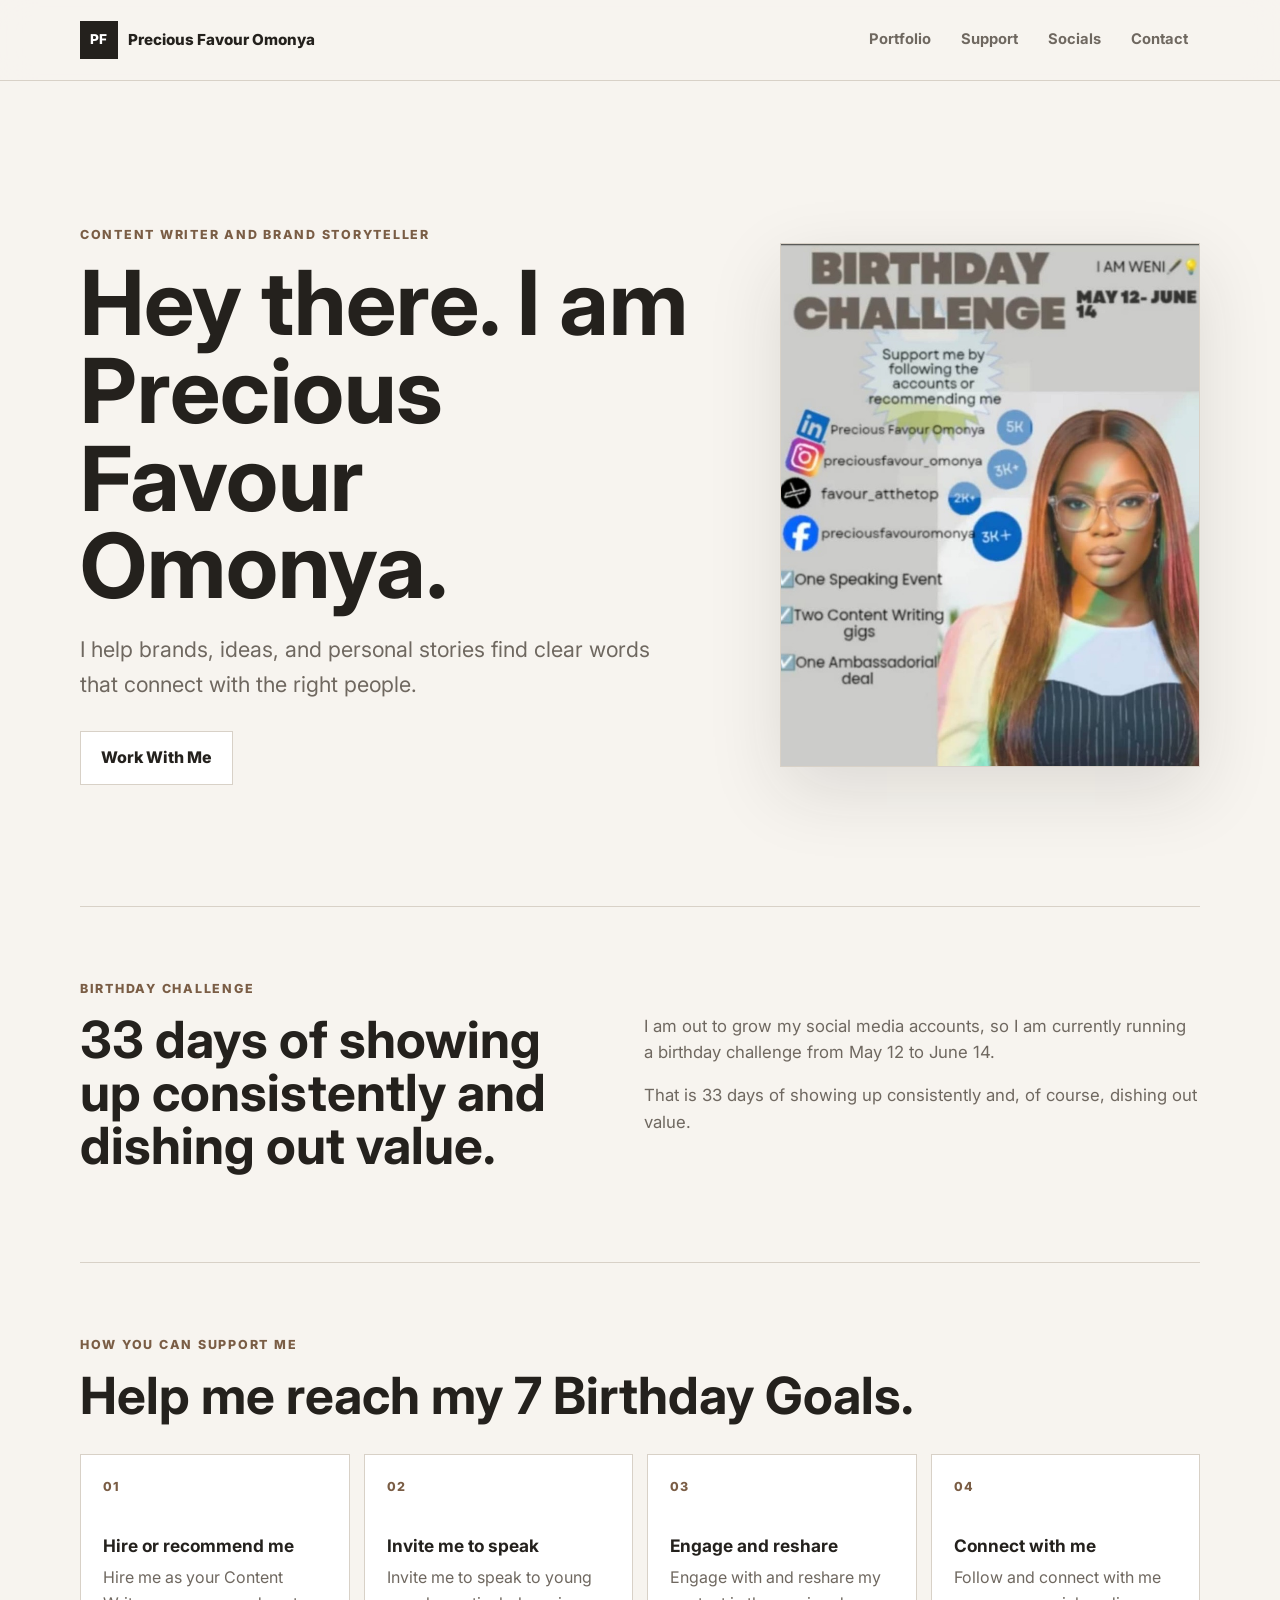
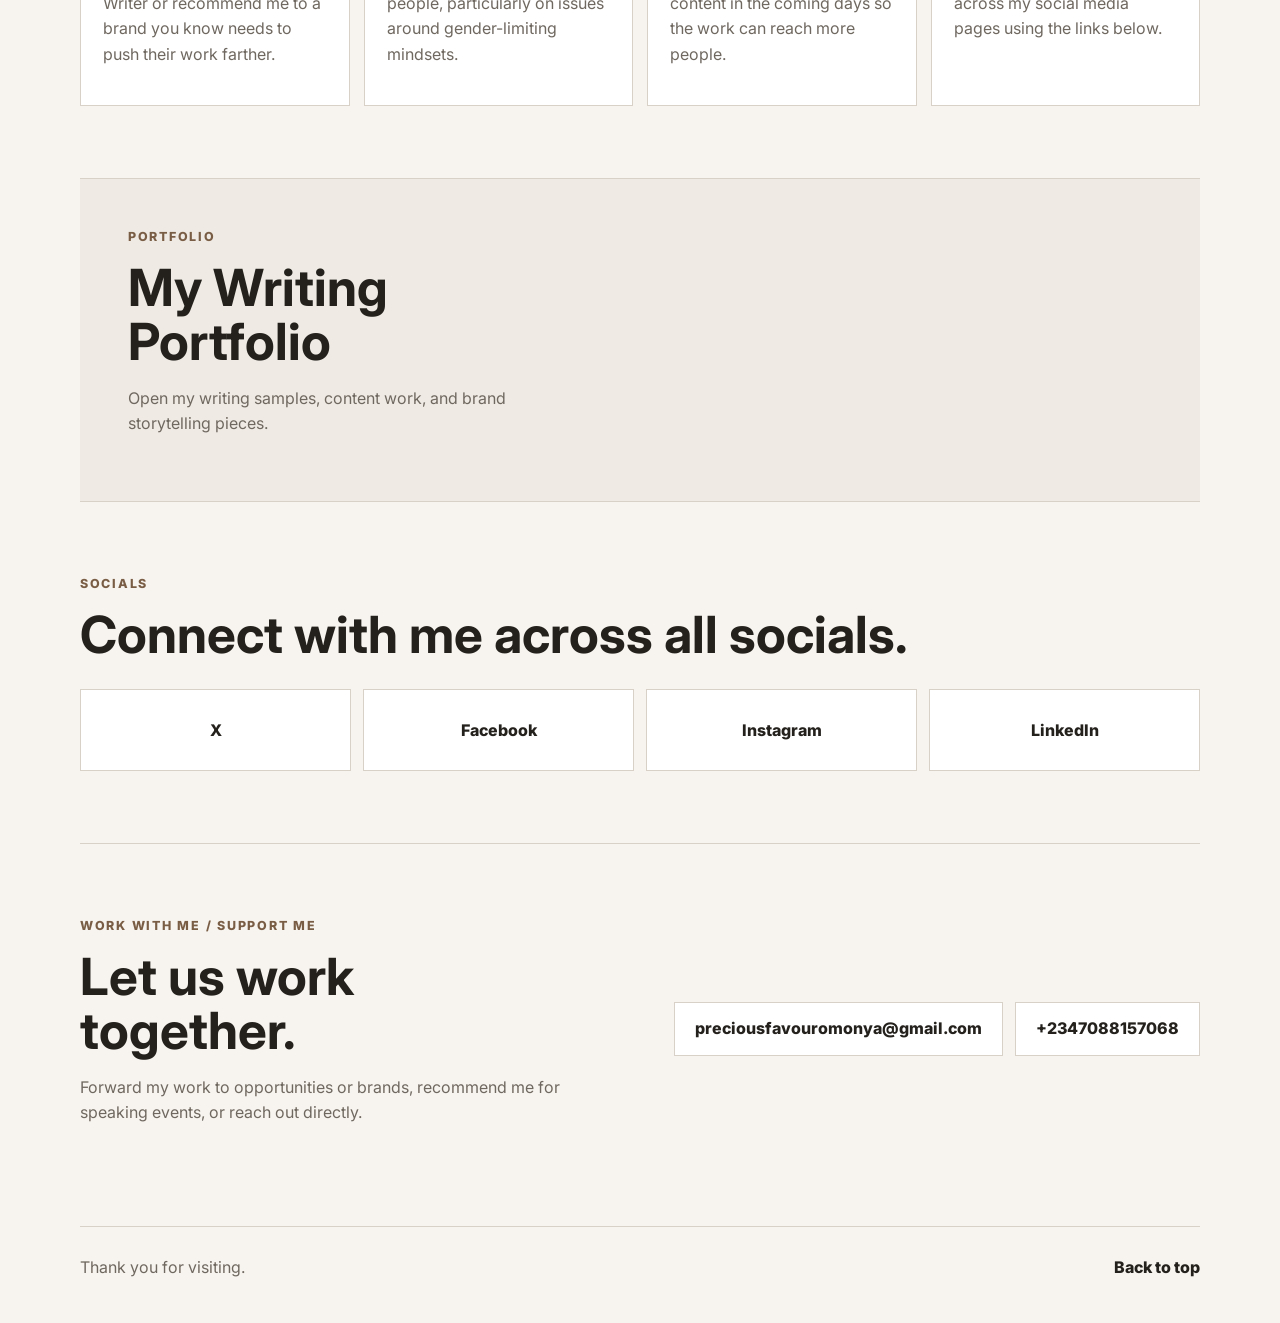
==== index.html @ 1651751a "Add portfolio landing page" ====
<!DOCTYPE html>
<html lang="en">
<head>
  <meta charset="UTF-8">
  <meta name="viewport" content="width=device-width, initial-scale=1.0">
  <title>Precious Favour Omonya | Content Writer & Brand Storyteller</title>
  <meta name="description" content="Meet Precious Favour Omonya, a Content Writer and Brand Storyteller. View her portfolio, connect on social media, and support her birthday challenge.">
  <meta name="author" content="Precious Favour Omonya">
  <meta name="theme-color" content="#f7f4ef">
  <meta property="og:title" content="Precious Favour Omonya | Content Writer & Brand Storyteller">
  <meta property="og:description" content="View Precious Favour Omonya's writing portfolio, connect with her, and support her birthday challenge.">
  <meta property="og:image" content="assets/challenge-poster.jpg">
  <meta property="og:type" content="website">
  <link rel="icon" type="image/svg+xml" href="data:image/svg+xml,%3Csvg xmlns='http://www.w3.org/2000/svg' viewBox='0 0 100 100'%3E%3Crect width='100' height='100' rx='16' fill='%2324211d'/%3E%3Ctext x='50' y='61' font-size='38' text-anchor='middle' fill='%23f7f4ef' font-family='Arial, sans-serif' font-weight='700'%3EPF%3C/text%3E%3C/svg%3E">
  <link rel="preconnect" href="https://fonts.googleapis.com">
  <link rel="preconnect" href="https://fonts.gstatic.com" crossorigin>
  <link href="https://fonts.googleapis.com/css2?family=Inter:wght@400;500;600;700;800&display=swap" rel="stylesheet">
  <link rel="stylesheet" href="index.css">
</head>
<body>
  <a class="skip-link" href="#main">Skip to content</a>

  <header class="site-header">
    <a class="brand" href="#main" aria-label="Precious Favour Omonya home">
      <span class="brand-mark">PF</span>
      <span>Precious Favour Omonya</span>
    </a>

    <button class="menu-toggle" id="menuToggle" type="button" aria-label="Open navigation" aria-expanded="false">
      <span></span>
      <span></span>
    </button>

    <nav class="site-nav" id="siteNav" aria-label="Primary navigation">
      <a href="#portfolio">Portfolio</a>
      <a href="#support">Support</a>
      <a href="#socials">Socials</a>
      <a href="#contact">Contact</a>
    </nav>
  </header>

  <main id="main">
    <section class="hero">
      <div class="hero-copy">
        <p class="eyebrow">Content Writer and Brand Storyteller</p>
        <h1>Hey there. I am Precious Favour Omonya.</h1>
        <p class="intro">
          I help brands, ideas, and personal stories find clear words that connect with the right people.
        </p>
        <div class="hero-actions" aria-label="Primary actions">
          <a class="button button-secondary" href="#contact">Work With Me</a>
        </div>
      </div>

      <figure class="portrait">
        <img src="assets/challenge-poster.jpg" alt="Precious Favour Omonya">
      </figure>
    </section>

    <section class="section challenge" aria-labelledby="challenge-title">
      <div class="section-label">Birthday Challenge</div>
      <div class="two-column">
        <div>
          <h2 id="challenge-title">33 days of showing up consistently and dishing out value.</h2>
        </div>
        <div class="body-copy">
          <p>
            I am out to grow my social media accounts, so I am currently running a birthday challenge from May 12 to June 14.
          </p>
          <p>
            That is 33 days of showing up consistently and, of course, dishing out value.
          </p>
        </div>
      </div>
    </section>

    <section class="section" id="support" aria-labelledby="support-title">
      <div class="section-label">How You Can Support Me</div>
      <h2 id="support-title">Help me reach my 7 Birthday Goals.</h2>
      <div class="support-grid">
        <article class="support-card">
          <span>01</span>
          <h3>Hire or recommend me</h3>
          <p>Hire me as your Content Writer or recommend me to a brand you know needs to push their work farther.</p>
        </article>
        <article class="support-card">
          <span>02</span>
          <h3>Invite me to speak</h3>
          <p>Invite me to speak to young people, particularly on issues around gender-limiting mindsets.</p>
        </article>
        <article class="support-card">
          <span>03</span>
          <h3>Engage and reshare</h3>
          <p>Engage with and reshare my content in the coming days so the work can reach more people.</p>
        </article>
        <article class="support-card">
          <span>04</span>
          <h3>Connect with me</h3>
          <p>Follow and connect with me across my social media pages using the links below.</p>
        </article>
      </div>
    </section>

    <section class="section portfolio" id="portfolio" aria-labelledby="portfolio-title">
      <div>
        <div class="section-label">Portfolio</div>
        <h2 id="portfolio-title">My Writing Portfolio</h2>
        <p>Open my writing samples, content work, and brand storytelling pieces.</p>
      </div>
    </section>

    <section class="section" id="socials" aria-labelledby="socials-title">
      <div class="section-label">Socials</div>
      <h2 id="socials-title">Connect with me across all socials.</h2>
      <div class="social-grid">
        <a href="https://x.com/favour_atthetop" target="_blank" rel="noopener">X</a>
        <a href="https://www.facebook.com/preciousfavouromonya" target="_blank" rel="noopener">Facebook</a>
        <a href="https://www.instagram.com/preciousfavour_omonya" target="_blank" rel="noopener">Instagram</a>
        <a href="https://www.linkedin.com/in/precious-favour-omonya-writer100" target="_blank" rel="noopener">LinkedIn</a>
      </div>
    </section>

    <section class="section contact" id="contact" aria-labelledby="contact-title">
      <div>
        <div class="section-label">Work With Me / Support Me</div>
        <h2 id="contact-title">Let us work together.</h2>
        <p>Forward my work to opportunities or brands, recommend me for speaking events, or reach out directly.</p>
      </div>
      <div class="contact-actions">
        <a class="contact-link" id="emailContact" href="mailto:preciousfavouromonya@gmail.com">preciousfavouromonya@gmail.com</a>
        <a class="contact-link" id="phoneContact" href="tel:+2347088157068">+2347088157068</a>
      </div>
    </section>
  </main>

  <footer class="site-footer">
    <p>Thank you for visiting.</p>
    <a href="#main">Back to top</a>
  </footer>

  <div class="toast" id="toast" role="status" aria-live="polite">Copied.</div>

  <script src="index.js"></script>
</body>
</html>
---- index.css ----
:root {
  --bg: #f7f4ef;
  --surface: #ffffff;
  --surface-soft: #efebe4;
  --ink: #24211d;
  --muted: #6f6860;
  --line: #d8d1c7;
  --accent: #7a5d45;
  --accent-dark: #4b392b;
  --shadow: 0 24px 70px rgba(36, 33, 29, 0.12);
}

* {
  box-sizing: border-box;
}

html {
  scroll-behavior: smooth;
  scroll-padding-top: 96px;
}

body {
  margin: 0;
  background: var(--bg);
  color: var(--ink);
  font-family: "Inter", Arial, sans-serif;
  line-height: 1.6;
}

body.menu-open {
  overflow: hidden;
}

img {
  display: block;
  max-width: 100%;
}

a {
  color: inherit;
}

button {
  font: inherit;
}

.skip-link {
  position: fixed;
  left: 16px;
  top: 14px;
  z-index: 20;
  transform: translateY(-140%);
  background: var(--ink);
  color: var(--surface);
  padding: 10px 14px;
  text-decoration: none;
}

.skip-link:focus {
  transform: translateY(0);
}

.site-header {
  position: sticky;
  top: 0;
  z-index: 10;
  display: flex;
  align-items: center;
  justify-content: space-between;
  gap: 20px;
  padding: 18px max(20px, calc((100vw - 1120px) / 2));
  border-bottom: 1px solid var(--line);
  background: rgba(247, 244, 239, 0.92);
  backdrop-filter: blur(16px);
}

.brand {
  display: inline-flex;
  align-items: center;
  gap: 10px;
  min-width: 0;
  text-decoration: none;
  font-size: 0.95rem;
  font-weight: 800;
}

.brand-mark {
  flex: 0 0 auto;
  width: 38px;
  height: 38px;
  display: grid;
  place-items: center;
  background: var(--ink);
  color: var(--surface);
  font-size: 0.85rem;
  letter-spacing: 0.04em;
}

.site-nav {
  display: flex;
  align-items: center;
  gap: 6px;
}

.site-nav a {
  padding: 10px 12px;
  color: var(--muted);
  text-decoration: none;
  font-size: 0.92rem;
  font-weight: 700;
}

.site-nav a:hover,
.site-nav a:focus-visible {
  color: var(--ink);
  background: var(--surface-soft);
  outline: 0;
}

.menu-toggle {
  display: none;
  width: 42px;
  height: 42px;
  border: 1px solid var(--line);
  background: transparent;
  cursor: pointer;
}

.menu-toggle span {
  display: block;
  width: 18px;
  height: 2px;
  margin: 5px auto;
  background: var(--ink);
  transition: transform 0.2s ease;
}

.menu-toggle.active span:first-child {
  transform: translateY(3.5px) rotate(45deg);
}

.menu-toggle.active span:last-child {
  transform: translateY(-3.5px) rotate(-45deg);
}

main,
.site-footer {
  width: min(1120px, calc(100% - 40px));
  margin: 0 auto;
}

.hero {
  min-height: calc(100svh - 75px);
  display: grid;
  grid-template-columns: minmax(0, 1fr) minmax(300px, 420px);
  align-items: center;
  gap: clamp(32px, 6vw, 72px);
  padding: 64px 0 40px;
}

.hero-copy {
  max-width: 720px;
}

.eyebrow,
.section-label {
  margin-bottom: 14px;
  color: var(--accent);
  font-size: 0.78rem;
  font-weight: 800;
  letter-spacing: 0.14em;
  text-transform: uppercase;
}

h1,
h2,
h3,
p {
  margin-top: 0;
}

h1 {
  max-width: 740px;
  margin-bottom: 22px;
  font-size: clamp(3rem, 7vw, 6.7rem);
  line-height: 0.98;
  letter-spacing: 0;
}

h2 {
  margin-bottom: 18px;
  font-size: clamp(2rem, 4vw, 4rem);
  line-height: 1.04;
  letter-spacing: 0;
}

h3 {
  margin-bottom: 8px;
  font-size: 1.08rem;
  line-height: 1.25;
}

.intro,
.body-copy,
.portfolio p,
.contact p,
.support-card p {
  color: var(--muted);
}

.intro {
  max-width: 600px;
  margin-bottom: 30px;
  font-size: clamp(1.08rem, 2vw, 1.35rem);
}

.hero-actions,
.contact-actions {
  display: flex;
  flex-wrap: wrap;
  gap: 12px;
}

.button,
.contact-link,
.social-grid a {
  min-height: 50px;
  display: inline-flex;
  align-items: center;
  justify-content: center;
  border: 1px solid var(--line);
  padding: 13px 20px;
  text-decoration: none;
  font-weight: 800;
  transition: transform 0.18s ease, border-color 0.18s ease, background 0.18s ease;
}

.button:hover,
.button:focus-visible,
.contact-link:hover,
.contact-link:focus-visible,
.social-grid a:hover,
.social-grid a:focus-visible {
  transform: translateY(-2px);
  border-color: var(--accent);
  outline: 0;
}

.button-primary {
  border-color: var(--ink);
  background: var(--ink);
  color: var(--surface);
}

.button-primary:hover,
.button-primary:focus-visible {
  background: var(--accent-dark);
}

.button-secondary,
.contact-link,
.social-grid a {
  background: var(--surface);
}

.portrait {
  margin: 0;
  border: 1px solid var(--line);
  background: var(--surface);
  box-shadow: var(--shadow);
}

.portrait img {
  width: 100%;
  aspect-ratio: 4 / 5;
  object-fit: cover;
  object-position: 72% 26%;
}

.section {
  padding: 72px 0;
  border-top: 1px solid var(--line);
}

.two-column,
.portfolio,
.contact {
  display: grid;
  grid-template-columns: minmax(0, 0.9fr) minmax(300px, 1fr);
  gap: clamp(24px, 5vw, 64px);
  align-items: start;
}

.body-copy p {
  margin-bottom: 16px;
  font-size: 1.05rem;
}

.support-grid {
  display: grid;
  grid-template-columns: repeat(4, minmax(0, 1fr));
  gap: 14px;
  margin-top: 32px;
}

.support-card {
  min-height: 230px;
  padding: 22px;
  border: 1px solid var(--line);
  background: var(--surface);
}

.support-card span {
  display: block;
  margin-bottom: 38px;
  color: var(--accent);
  font-size: 0.78rem;
  font-weight: 800;
  letter-spacing: 0.12em;
}

.portfolio {
  align-items: center;
  padding: clamp(28px, 5vw, 48px);
  background: var(--surface-soft);
}

.portfolio .button {
  justify-self: end;
}

.social-grid {
  display: grid;
  grid-template-columns: repeat(4, minmax(0, 1fr));
  gap: 12px;
  margin-top: 28px;
}

.social-grid a {
  min-height: 82px;
  font-size: 1rem;
}

.contact {
  align-items: center;
  padding-bottom: 84px;
}

.contact-actions {
  justify-content: flex-end;
}

.contact-link {
  overflow-wrap: anywhere;
}

.site-footer {
  display: flex;
  align-items: center;
  justify-content: space-between;
  gap: 20px;
  padding: 28px 0 42px;
  border-top: 1px solid var(--line);
  color: var(--muted);
}

.site-footer p {
  margin: 0;
}

.site-footer a {
  color: var(--ink);
  font-weight: 800;
  text-decoration: none;
}

.toast {
  position: fixed;
  left: 50%;
  bottom: 24px;
  z-index: 30;
  transform: translate(-50%, 80px);
  max-width: calc(100% - 32px);
  padding: 12px 16px;
  background: var(--ink);
  color: var(--surface);
  opacity: 0;
  transition: transform 0.2s ease, opacity 0.2s ease;
}

.toast.show {
  transform: translate(-50%, 0);
  opacity: 1;
}

@media (max-width: 900px) {
  .menu-toggle {
    display: block;
  }

  .site-nav {
    position: fixed;
    top: 75px;
    left: 20px;
    right: 20px;
    display: grid;
    gap: 6px;
    padding: 12px;
    border: 1px solid var(--line);
    background: var(--surface);
    box-shadow: var(--shadow);
    opacity: 0;
    pointer-events: none;
    transform: translateY(-8px);
    transition: opacity 0.18s ease, transform 0.18s ease;
  }

  .site-nav.open {
    opacity: 1;
    pointer-events: auto;
    transform: translateY(0);
  }

  .site-nav a {
    display: block;
    padding: 13px 14px;
  }

  .hero,
  .two-column,
  .portfolio,
  .contact {
    grid-template-columns: 1fr;
  }

  .hero {
    min-height: auto;
  }

  .portrait {
    max-width: 460px;
  }

  .support-grid,
  .social-grid {
    grid-template-columns: repeat(2, minmax(0, 1fr));
  }

  .portfolio .button,
  .contact-actions {
    justify-self: start;
    justify-content: flex-start;
  }
}

@media (max-width: 620px) {
  .site-header {
    padding: 14px;
  }

  .brand span:last-child {
    max-width: 210px;
    overflow: hidden;
    text-overflow: ellipsis;
    white-space: nowrap;
  }

  main,
  .site-footer {
    width: min(100% - 28px, 1120px);
  }

  .hero {
    padding-top: 44px;
  }

  h1 {
    font-size: clamp(2.8rem, 15vw, 4.5rem);
  }

  .hero-actions,
  .contact-actions {
    flex-direction: column;
  }

  .button,
  .contact-link,
  .social-grid a {
    width: 100%;
  }

  .support-grid,
  .social-grid {
    grid-template-columns: 1fr;
  }

  .support-card {
    min-height: auto;
  }

  .support-card span {
    margin-bottom: 24px;
  }

  .site-footer {
    align-items: flex-start;
    flex-direction: column;
  }
}
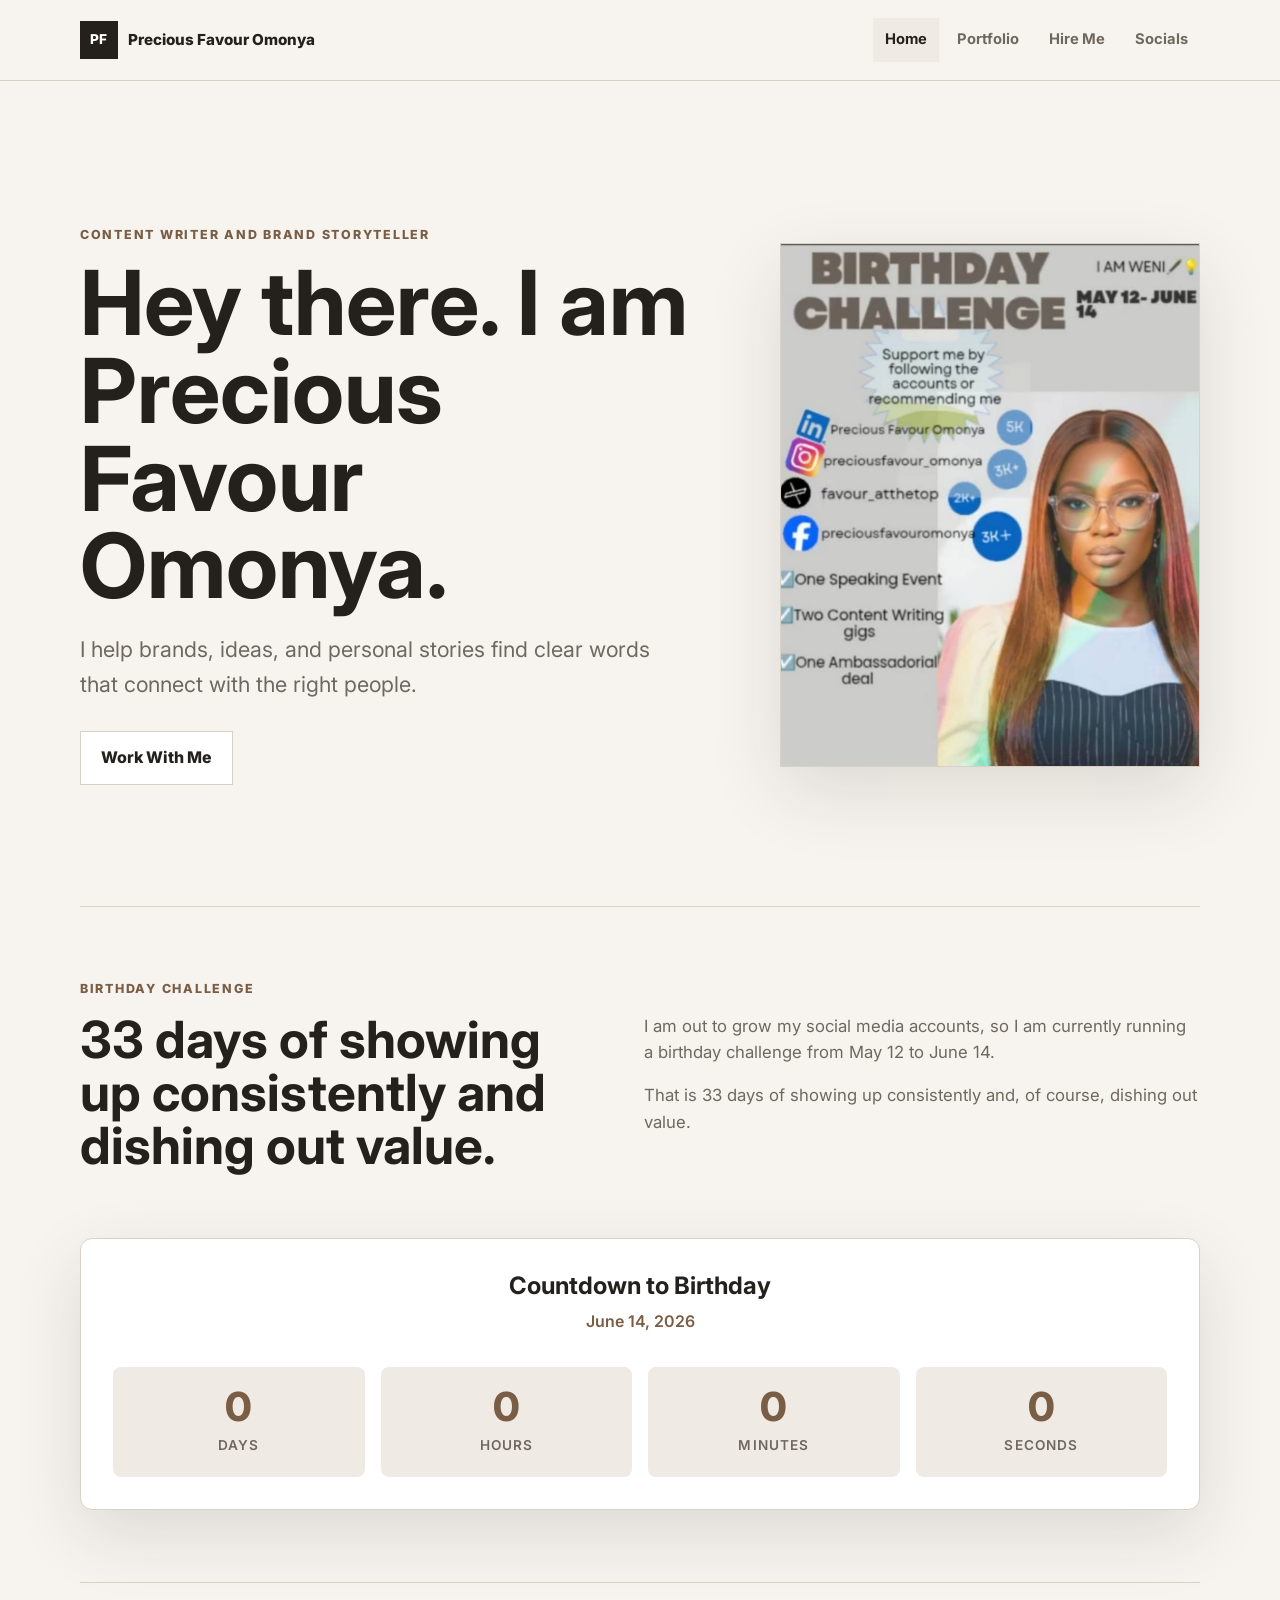
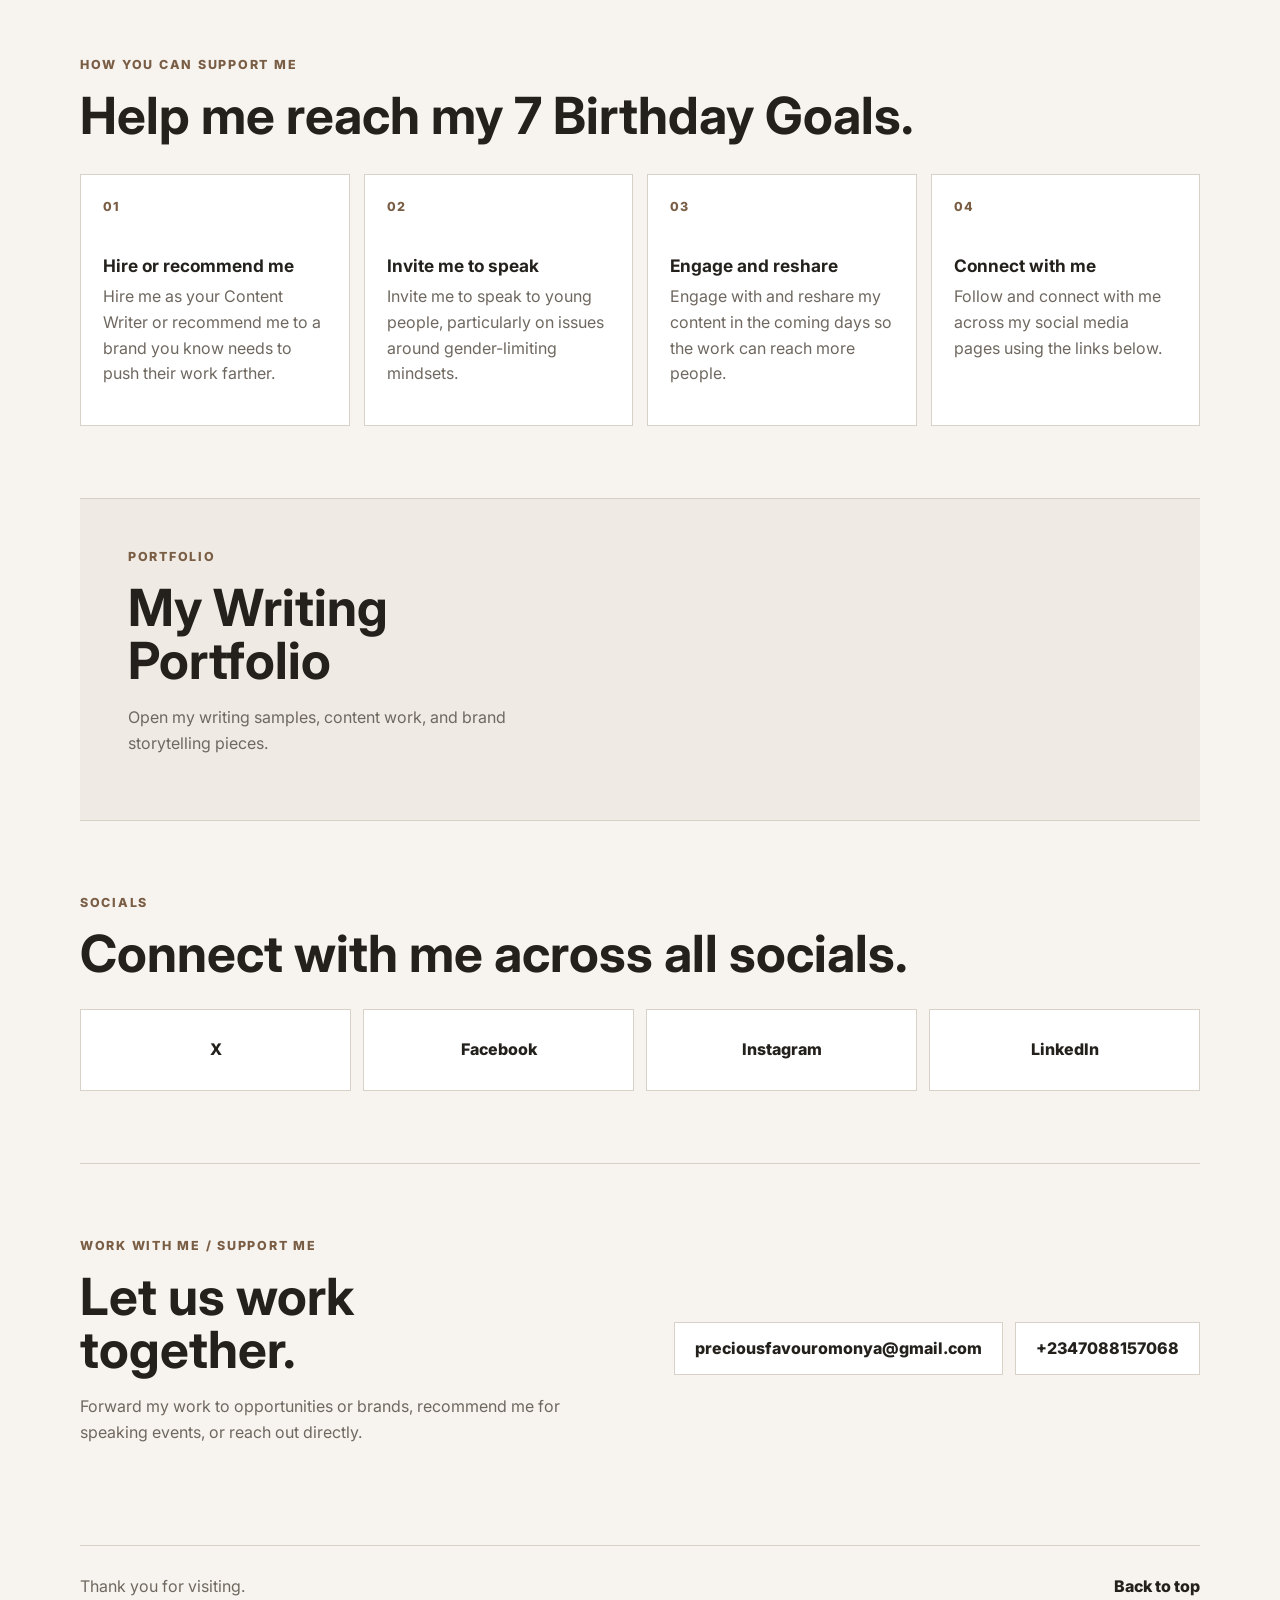
==== commit c8fc9993: "Add portfolio and hire pages with birthday countdown calendar" ====
--- a/index.html
+++ b/index.html
@@ -32,10 +32,10 @@
     </button>
 
     <nav class="site-nav" id="siteNav" aria-label="Primary navigation">
-      <a href="#portfolio">Portfolio</a>
-      <a href="#support">Support</a>
+      <a href="index.html" class="active">Home</a>
+      <a href="portfolio.html">Portfolio</a>
+      <a href="hire.html">Hire Me</a>
       <a href="#socials">Socials</a>
-      <a href="#contact">Contact</a>
     </nav>
   </header>
 
@@ -70,6 +70,30 @@
           <p>
             That is 33 days of showing up consistently and, of course, dishing out value.
           </p>
+        </div>
+      </div>
+      <div class="countdown-calendar" id="countdownCalendar">
+        <div class="countdown-header">
+          <h3>Countdown to Birthday</h3>
+          <p class="countdown-subtitle">June 14, 2026</p>
+        </div>
+        <div class="countdown-grid">
+          <div class="countdown-item">
+            <span class="countdown-number" id="daysRemaining">--</span>
+            <span class="countdown-label">Days</span>
+          </div>
+          <div class="countdown-item">
+            <span class="countdown-number" id="hoursRemaining">--</span>
+            <span class="countdown-label">Hours</span>
+          </div>
+          <div class="countdown-item">
+            <span class="countdown-number" id="minutesRemaining">--</span>
+            <span class="countdown-label">Minutes</span>
+          </div>
+          <div class="countdown-item">
+            <span class="countdown-number" id="secondsRemaining">--</span>
+            <span class="countdown-label">Seconds</span>
+          </div>
         </div>
       </div>
     </section>
--- a/index.css
+++ b/index.css
@@ -117,6 +117,11 @@
   outline: 0;
 }
 
+.site-nav a.active {
+  color: var(--ink);
+  background: var(--surface-soft);
+}
+
 .menu-toggle {
   display: none;
   width: 42px;
@@ -280,6 +285,246 @@
 .section {
   padding: 72px 0;
   border-top: 1px solid var(--line);
+}
+
+.countdown-calendar {
+  margin-top: 48px;
+  padding: 32px;
+  border: 1px solid var(--line);
+  background: var(--surface);
+  border-radius: 12px;
+  box-shadow: var(--shadow);
+}
+
+.countdown-header {
+  text-align: center;
+  margin-bottom: 32px;
+}
+
+.countdown-header h3 {
+  margin-bottom: 8px;
+  font-size: 1.5rem;
+  color: var(--ink);
+}
+
+.countdown-subtitle {
+  margin: 0;
+  color: var(--accent);
+  font-size: 1rem;
+  font-weight: 600;
+}
+
+.countdown-grid {
+  display: grid;
+  grid-template-columns: repeat(4, 1fr);
+  gap: 16px;
+}
+
+.countdown-item {
+  display: flex;
+  flex-direction: column;
+  align-items: center;
+  padding: 20px 12px;
+  background: var(--surface-soft);
+  border-radius: 8px;
+  transition: transform 0.2s ease;
+}
+
+.countdown-item:hover {
+  transform: translateY(-4px);
+}
+
+.countdown-number {
+  display: block;
+  font-size: 2.5rem;
+  font-weight: 800;
+  color: var(--accent);
+  line-height: 1;
+  margin-bottom: 8px;
+}
+
+.countdown-label {
+  font-size: 0.85rem;
+  font-weight: 600;
+  color: var(--muted);
+  text-transform: uppercase;
+  letter-spacing: 0.08em;
+}
+
+.portfolio-page,
+.hire-page {
+  padding: 72px 0;
+}
+
+.portfolio-page h1,
+.hire-page h1 {
+  margin-bottom: 18px;
+  font-size: clamp(2rem, 4vw, 4rem);
+  line-height: 1.04;
+}
+
+.portfolio-grid,
+.hire-grid {
+  display: grid;
+  grid-template-columns: repeat(2, 1fr);
+  gap: 20px;
+  margin-top: 40px;
+}
+
+.portfolio-item,
+.hire-card {
+  padding: 28px;
+  border: 1px solid var(--line);
+  background: var(--surface);
+  border-radius: 8px;
+  transition: transform 0.2s ease, border-color 0.2s ease;
+}
+
+.portfolio-item:hover,
+.hire-card:hover {
+  transform: translateY(-4px);
+  border-color: var(--accent);
+}
+
+.portfolio-category {
+  display: inline-block;
+  margin-bottom: 12px;
+  padding: 6px 12px;
+  background: var(--surface-soft);
+  color: var(--accent);
+  font-size: 0.75rem;
+  font-weight: 700;
+  letter-spacing: 0.08em;
+  text-transform: uppercase;
+  border-radius: 4px;
+}
+
+.portfolio-item h3,
+.hire-card h3 {
+  margin-bottom: 12px;
+  font-size: 1.25rem;
+}
+
+.portfolio-item p,
+.hire-card p {
+  margin-bottom: 16px;
+  color: var(--muted);
+  font-size: 1rem;
+}
+
+.portfolio-link {
+  display: inline-flex;
+  align-items: center;
+  color: var(--accent);
+  font-weight: 700;
+  text-decoration: none;
+  transition: color 0.2s ease;
+}
+
+.portfolio-link:hover {
+  color: var(--accent-dark);
+}
+
+.hire-card ul {
+  margin: 0;
+  padding-left: 20px;
+  list-style: none;
+}
+
+.hire-card ul li {
+  position: relative;
+  padding-left: 12px;
+  margin-bottom: 8px;
+  color: var(--muted);
+  font-size: 0.95rem;
+}
+
+.hire-card ul li::before {
+  content: "•";
+  position: absolute;
+  left: 0;
+  color: var(--accent);
+  font-weight: 700;
+}
+
+.contact-section {
+  margin-top: 64px;
+  padding: 40px;
+  border: 1px solid var(--line);
+  background: var(--surface);
+  border-radius: 12px;
+}
+
+.contact-section h2 {
+  margin-bottom: 12px;
+  font-size: 2rem;
+}
+
+.contact-intro {
+  margin-bottom: 32px;
+  color: var(--muted);
+  font-size: 1.1rem;
+}
+
+.contact-methods {
+  display: grid;
+  grid-template-columns: repeat(2, 1fr);
+  gap: 16px;
+  margin-bottom: 32px;
+}
+
+.contact-method {
+  display: flex;
+  align-items: center;
+  gap: 16px;
+  padding: 20px;
+  border: 1px solid var(--line);
+  background: var(--surface-soft);
+  border-radius: 8px;
+  text-decoration: none;
+  transition: transform 0.2s ease, border-color 0.2s ease;
+}
+
+.contact-method:hover {
+  transform: translateY(-2px);
+  border-color: var(--accent);
+}
+
+.contact-icon {
+  display: flex;
+  align-items: center;
+  justify-content: center;
+  width: 48px;
+  height: 48px;
+  font-size: 1.5rem;
+  background: var(--surface);
+  border-radius: 8px;
+}
+
+.contact-method div {
+  display: flex;
+  flex-direction: column;
+}
+
+.contact-method strong {
+  font-size: 0.9rem;
+  margin-bottom: 4px;
+}
+
+.contact-method span {
+  color: var(--muted);
+  font-size: 0.95rem;
+}
+
+.hire-cta {
+  text-align: center;
+  padding-top: 24px;
+  border-top: 1px solid var(--line);
+}
+
+.hire-cta p {
+  margin-bottom: 16px;
+  color: var(--muted);
 }
 
 .two-column,
@@ -446,6 +691,15 @@
     grid-template-columns: repeat(2, minmax(0, 1fr));
   }
 
+  .portfolio-grid,
+  .hire-grid {
+    grid-template-columns: 1fr;
+  }
+
+  .contact-methods {
+    grid-template-columns: 1fr;
+  }
+
   .portfolio .button,
   .contact-actions {
     justify-self: start;
